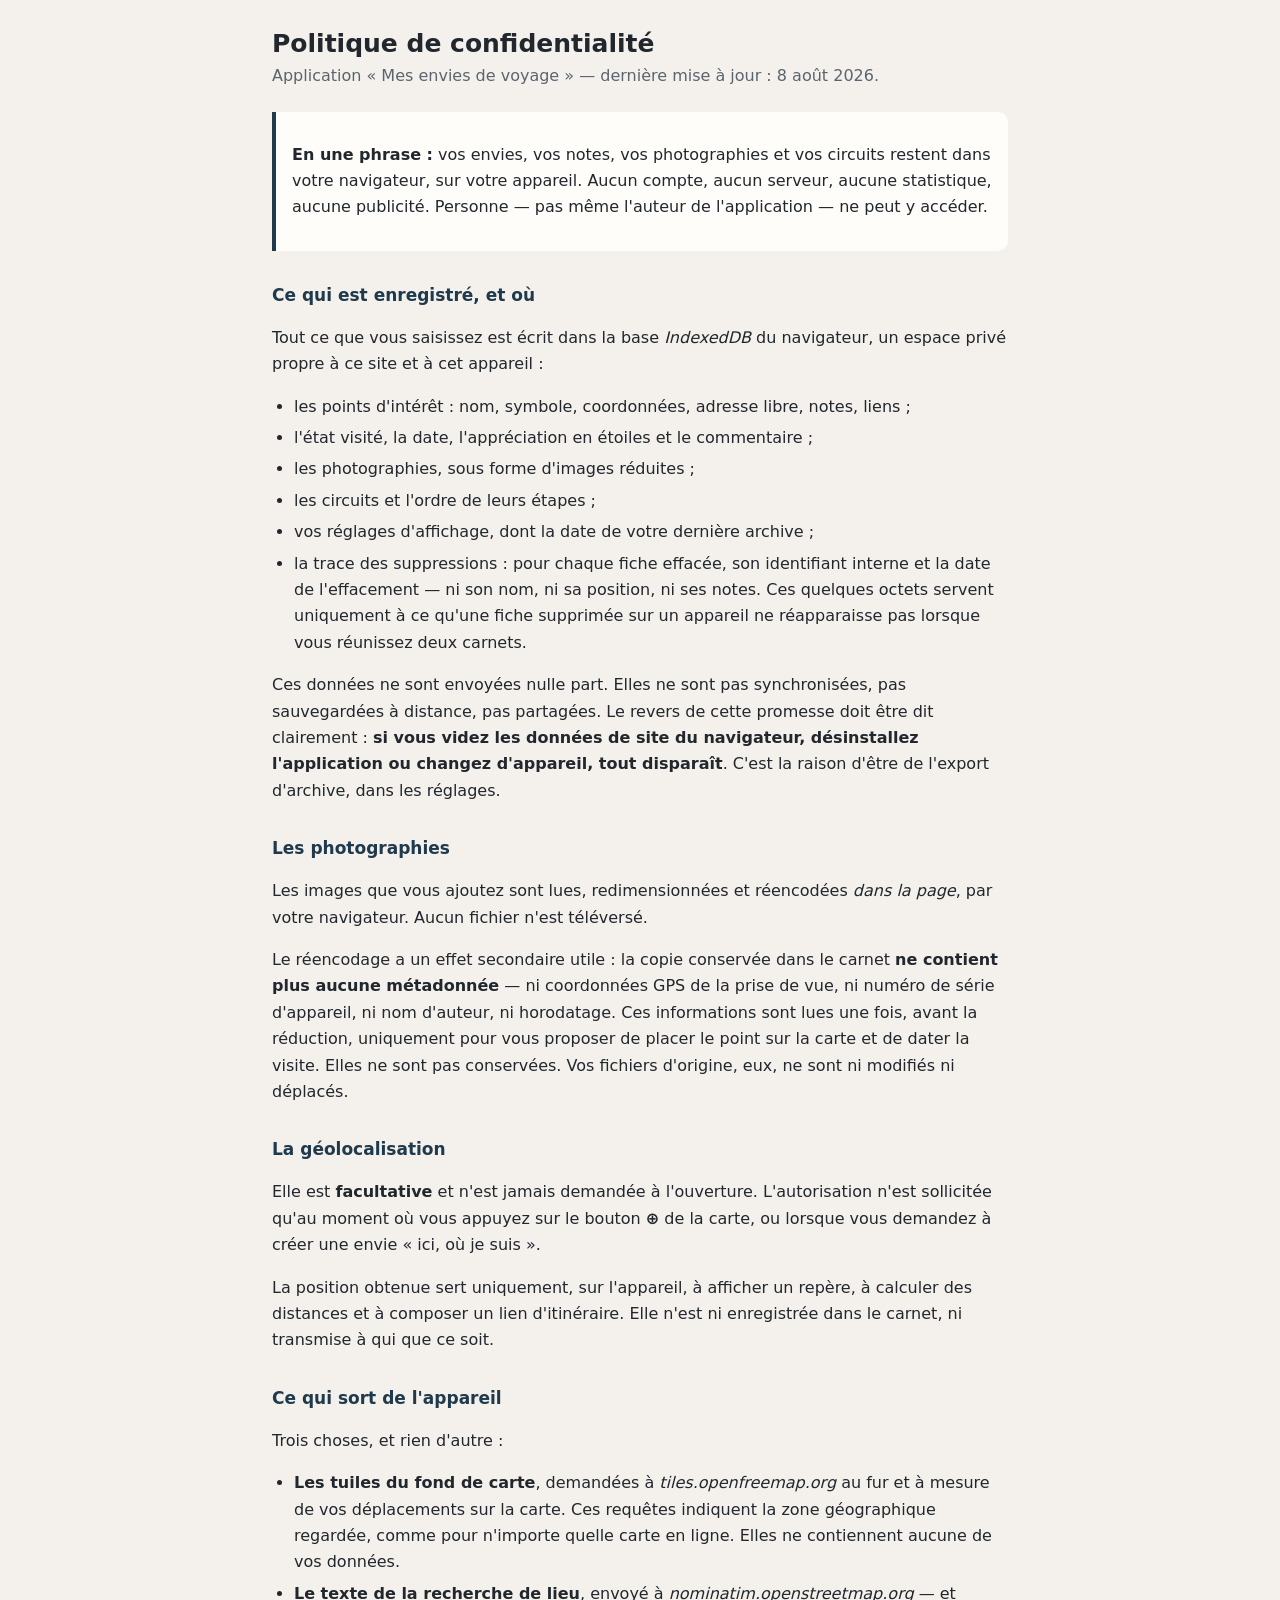
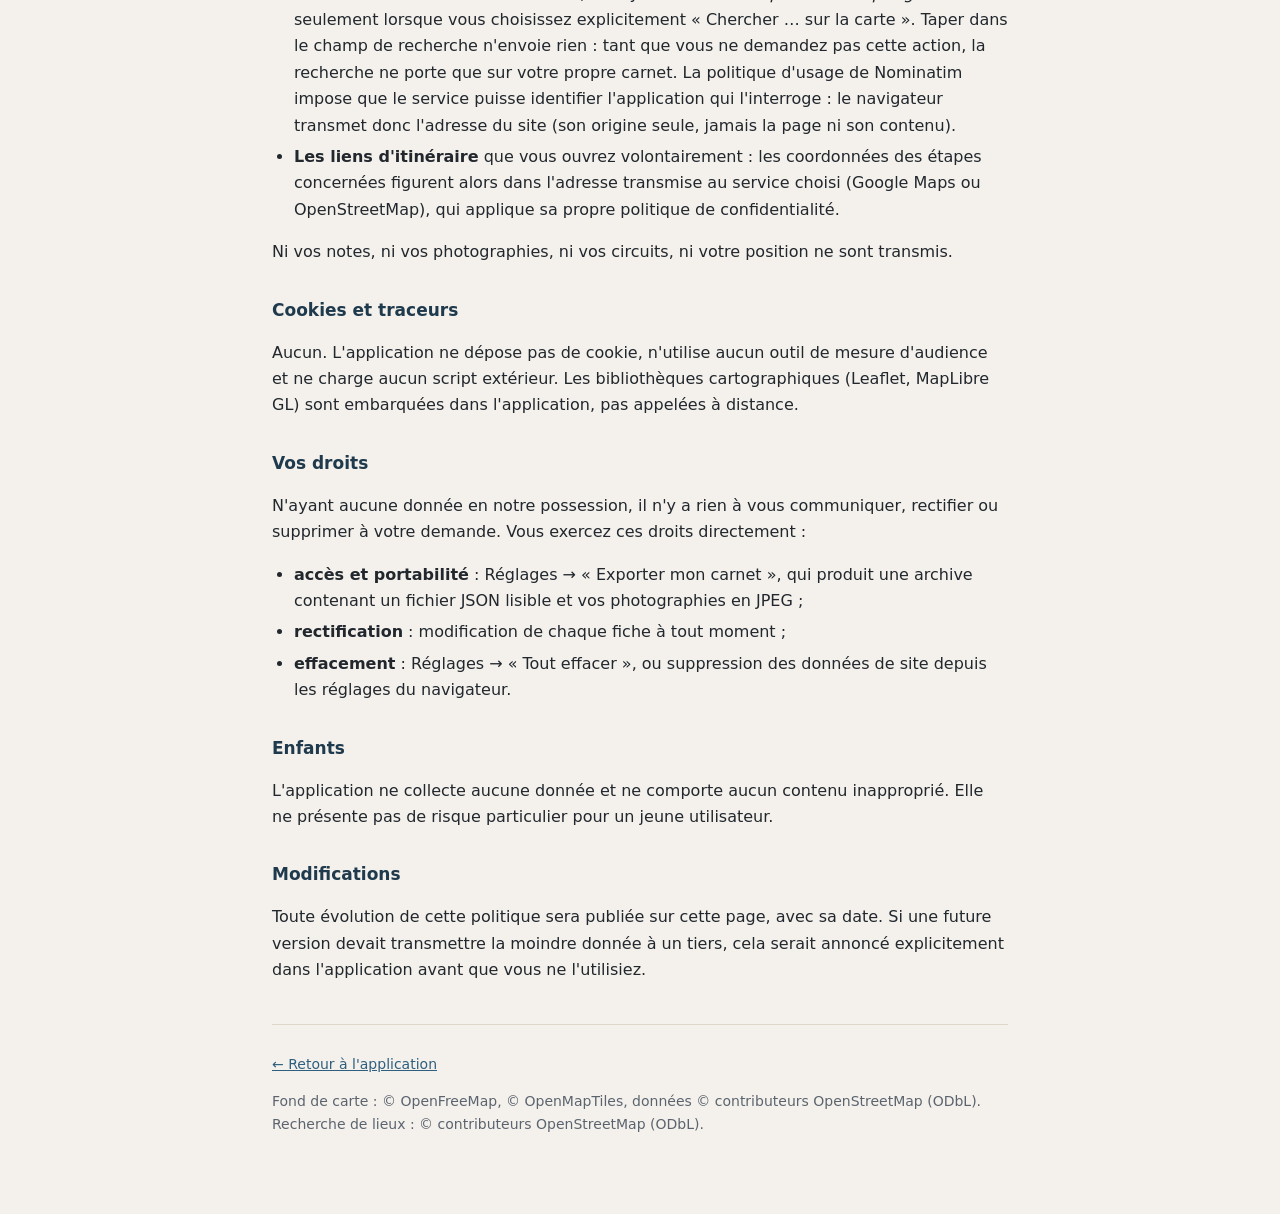
==== confidentialite.html @ 07a4827a "Mes envies de voyage — carnet de repérage cartographique PWA statique « zéro build » : la carte s'ou" ====
<!DOCTYPE html>
<html lang="fr">
<head>
  <meta charset="utf-8">
  <meta name="viewport" content="width=device-width, initial-scale=1">
  <meta http-equiv="Content-Security-Policy" content="default-src 'self'; script-src 'none'; style-src 'self'; img-src 'self' data:; base-uri 'self'; form-action 'none'; object-src 'none'; frame-ancestors 'none'">
  <title>Confidentialité — Mes envies de voyage</title>
  <link rel="stylesheet" href="css/page.css">
  <link rel="icon" href="icons/icon-192.png" type="image/png">
</head>
<body>

  <h1>Politique de confidentialité</h1>
  <p class="chapeau">Application « Mes envies de voyage » — dernière mise à jour : 8 août 2026.</p>

  <div class="encadre">
    <p><strong>En une phrase :</strong> vos envies, vos notes, vos photographies et vos circuits
      restent dans votre navigateur, sur votre appareil. Aucun compte, aucun serveur, aucune
      statistique, aucune publicité. Personne — pas même l'auteur de l'application — ne peut y accéder.</p>
  </div>

  <h2>Ce qui est enregistré, et où</h2>
  <p>Tout ce que vous saisissez est écrit dans la base <em>IndexedDB</em> du navigateur, un espace
    privé propre à ce site et à cet appareil :</p>
  <ul>
    <li>les points d'intérêt : nom, symbole, coordonnées, adresse libre, notes, liens ;</li>
    <li>l'état visité, la date, l'appréciation en étoiles et le commentaire ;</li>
    <li>les photographies, sous forme d'images réduites ;</li>
    <li>les circuits et l'ordre de leurs étapes ;</li>
    <li>vos réglages d'affichage, dont la date de votre dernière archive ;</li>
    <li>la trace des suppressions : pour chaque fiche effacée, son identifiant interne et la
      date de l'effacement — ni son nom, ni sa position, ni ses notes. Ces quelques octets
      servent uniquement à ce qu'une fiche supprimée sur un appareil ne réapparaisse pas
      lorsque vous réunissez deux carnets.</li>
  </ul>
  <p>Ces données ne sont envoyées nulle part. Elles ne sont pas synchronisées, pas sauvegardées à
    distance, pas partagées. Le revers de cette promesse doit être dit clairement : <strong>si vous
    videz les données de site du navigateur, désinstallez l'application ou changez d'appareil, tout
    disparaît</strong>. C'est la raison d'être de l'export d'archive, dans les réglages.</p>

  <h2>Les photographies</h2>
  <p>Les images que vous ajoutez sont lues, redimensionnées et réencodées <em>dans la page</em>,
    par votre navigateur. Aucun fichier n'est téléversé.</p>
  <p>Le réencodage a un effet secondaire utile : la copie conservée dans le carnet <strong>ne
    contient plus aucune métadonnée</strong> — ni coordonnées GPS de la prise de vue, ni numéro de
    série d'appareil, ni nom d'auteur, ni horodatage. Ces informations sont lues une fois, avant la
    réduction, uniquement pour vous proposer de placer le point sur la carte et de dater la visite.
    Elles ne sont pas conservées. Vos fichiers d'origine, eux, ne sont ni modifiés ni déplacés.</p>

  <h2>La géolocalisation</h2>
  <p>Elle est <strong>facultative</strong> et n'est jamais demandée à l'ouverture. L'autorisation
    n'est sollicitée qu'au moment où vous appuyez sur le bouton <strong>⊕</strong> de la carte, ou
    lorsque vous demandez à créer une envie « ici, où je suis ».</p>
  <p>La position obtenue sert uniquement, sur l'appareil, à afficher un repère, à calculer des
    distances et à composer un lien d'itinéraire. Elle n'est ni enregistrée dans le carnet, ni
    transmise à qui que ce soit.</p>

  <h2>Ce qui sort de l'appareil</h2>
  <p>Trois choses, et rien d'autre :</p>
  <ul>
    <li><strong>Les tuiles du fond de carte</strong>, demandées à <em>tiles.openfreemap.org</em> au
      fur et à mesure de vos déplacements sur la carte. Ces requêtes indiquent la zone géographique
      regardée, comme pour n'importe quelle carte en ligne. Elles ne contiennent aucune de vos
      données.</li>
    <li><strong>Le texte de la recherche de lieu</strong>, envoyé à
      <em>nominatim.openstreetmap.org</em> — et seulement lorsque vous choisissez explicitement
      « Chercher … sur la carte ». Taper dans le champ de recherche n'envoie rien : tant que vous ne
      demandez pas cette action, la recherche ne porte que sur votre propre carnet. La politique
      d'usage de Nominatim impose que le service puisse identifier l'application qui l'interroge :
      le navigateur transmet donc l'adresse du site (son origine seule, jamais la page ni son
      contenu).</li>
    <li><strong>Les liens d'itinéraire</strong> que vous ouvrez volontairement : les coordonnées des
      étapes concernées figurent alors dans l'adresse transmise au service choisi (Google Maps ou
      OpenStreetMap), qui applique sa propre politique de confidentialité.</li>
  </ul>
  <p>Ni vos notes, ni vos photographies, ni vos circuits, ni votre position ne sont transmis.</p>

  <h2>Cookies et traceurs</h2>
  <p>Aucun. L'application ne dépose pas de cookie, n'utilise aucun outil de mesure d'audience et ne
    charge aucun script extérieur. Les bibliothèques cartographiques (Leaflet, MapLibre GL) sont
    embarquées dans l'application, pas appelées à distance.</p>

  <h2>Vos droits</h2>
  <p>N'ayant aucune donnée en notre possession, il n'y a rien à vous communiquer, rectifier ou
    supprimer à votre demande. Vous exercez ces droits directement :</p>
  <ul>
    <li><strong>accès et portabilité</strong> : Réglages → « Exporter mon carnet », qui produit une
      archive contenant un fichier JSON lisible et vos photographies en JPEG ;</li>
    <li><strong>rectification</strong> : modification de chaque fiche à tout moment ;</li>
    <li><strong>effacement</strong> : Réglages → « Tout effacer », ou suppression des données de
      site depuis les réglages du navigateur.</li>
  </ul>

  <h2>Enfants</h2>
  <p>L'application ne collecte aucune donnée et ne comporte aucun contenu inapproprié. Elle ne
    présente pas de risque particulier pour un jeune utilisateur.</p>

  <h2>Modifications</h2>
  <p>Toute évolution de cette politique sera publiée sur cette page, avec sa date. Si une future
    version devait transmettre la moindre donnée à un tiers, cela serait annoncé explicitement dans
    l'application avant que vous ne l'utilisiez.</p>

  <footer>
    <p><a href="index.html">← Retour à l'application</a></p>
    <p>Fond de carte : © OpenFreeMap, © OpenMapTiles, données © contributeurs OpenStreetMap (ODbL).
      Recherche de lieux : © contributeurs OpenStreetMap (ODbL).</p>
  </footer>

</body>
</html>
---- css/page.css ----
/* Pages de texte hors application (confidentialité). */
:root { --papier: #f4f1ec; --encre: #21272d; --doux: #5b646e; --accent: #1f3a4d; --trait: #ded6c9; }

body {
  margin: 0 auto;
  max-width: 46rem;
  padding: 28px 20px 64px;
  background: var(--papier);
  color: var(--encre);
  font: 16px/1.65 system-ui, -apple-system, "Segoe UI", Roboto, sans-serif;
}

h1 { font-size: 25px; line-height: 1.25; margin: 0 0 4px; }
h2 { font-size: 17px; margin: 30px 0 8px; color: var(--accent); }
p.chapeau { color: var(--doux); margin-top: 0; }
ul { padding-left: 22px; }
li { margin: 5px 0; }
a { color: #2f5f7e; }
strong { font-weight: 650; }

.encadre {
  margin: 22px 0;
  padding: 14px 16px;
  border-left: 4px solid var(--accent);
  background: #fffdfa;
  border-radius: 0 10px 10px 0;
}

footer {
  margin-top: 40px;
  padding-top: 14px;
  border-top: 1px solid var(--trait);
  font-size: 14px;
  color: var(--doux);
}
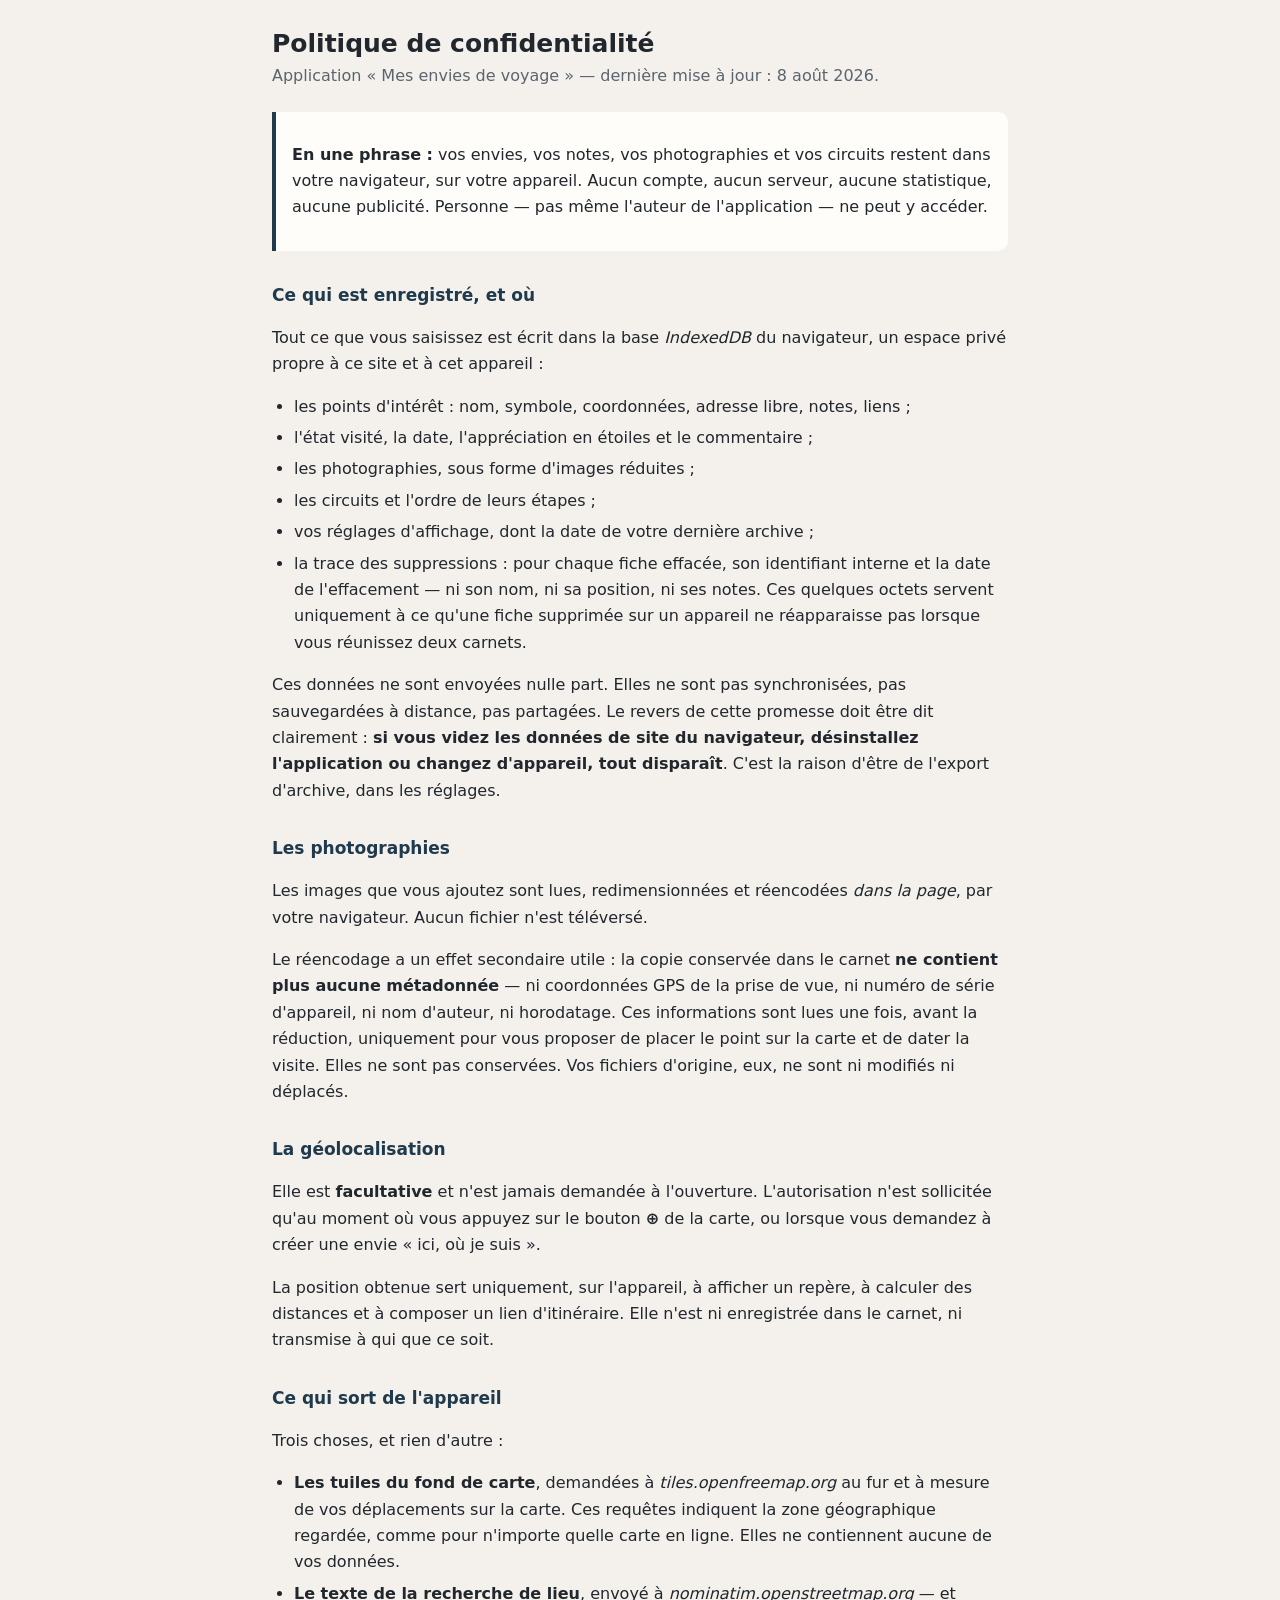
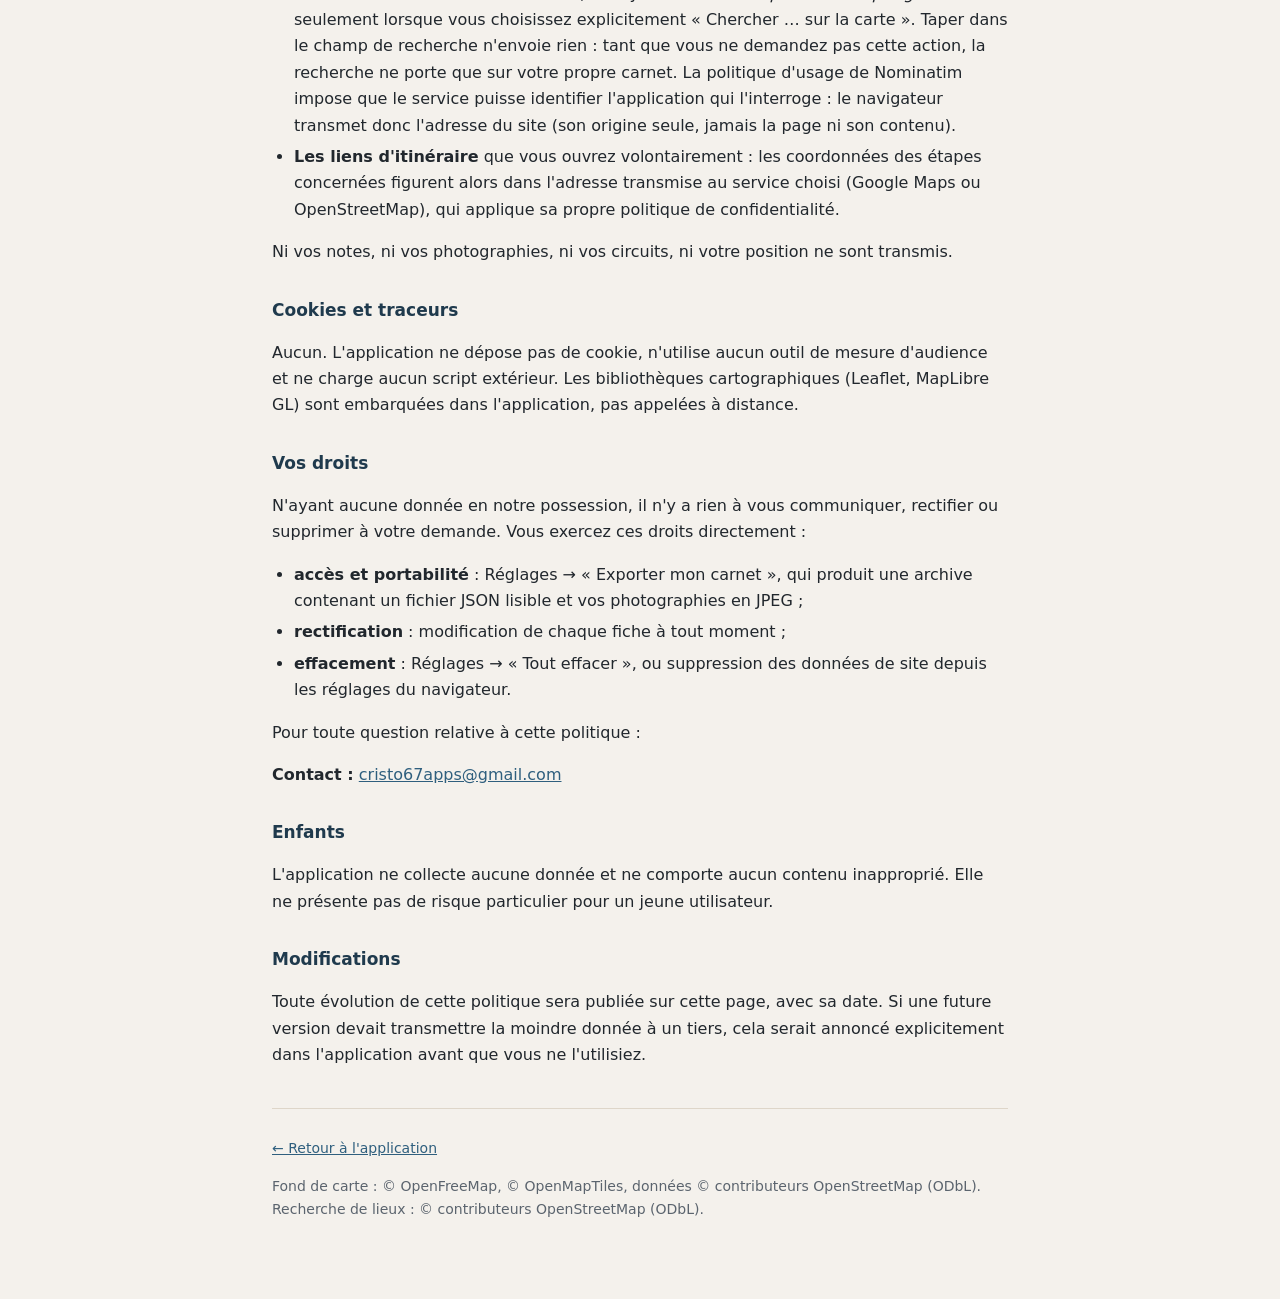
==== commit d618a665: "Ajoute l'adresse de contact publique Requise avant toute mise en ligne : une politique de confidenti" ====
--- a/confidentialite.html
+++ b/confidentialite.html
@@ -90,6 +90,8 @@
     <li><strong>effacement</strong> : Réglages → « Tout effacer », ou suppression des données de
       site depuis les réglages du navigateur.</li>
   </ul>
+  <p>Pour toute question relative à cette politique :</p>
+  <p><strong>Contact :</strong> <a href="mailto:cristo67apps@gmail.com">cristo67apps@gmail.com</a></p>
 
   <h2>Enfants</h2>
   <p>L'application ne collecte aucune donnée et ne comporte aucun contenu inapproprié. Elle ne
